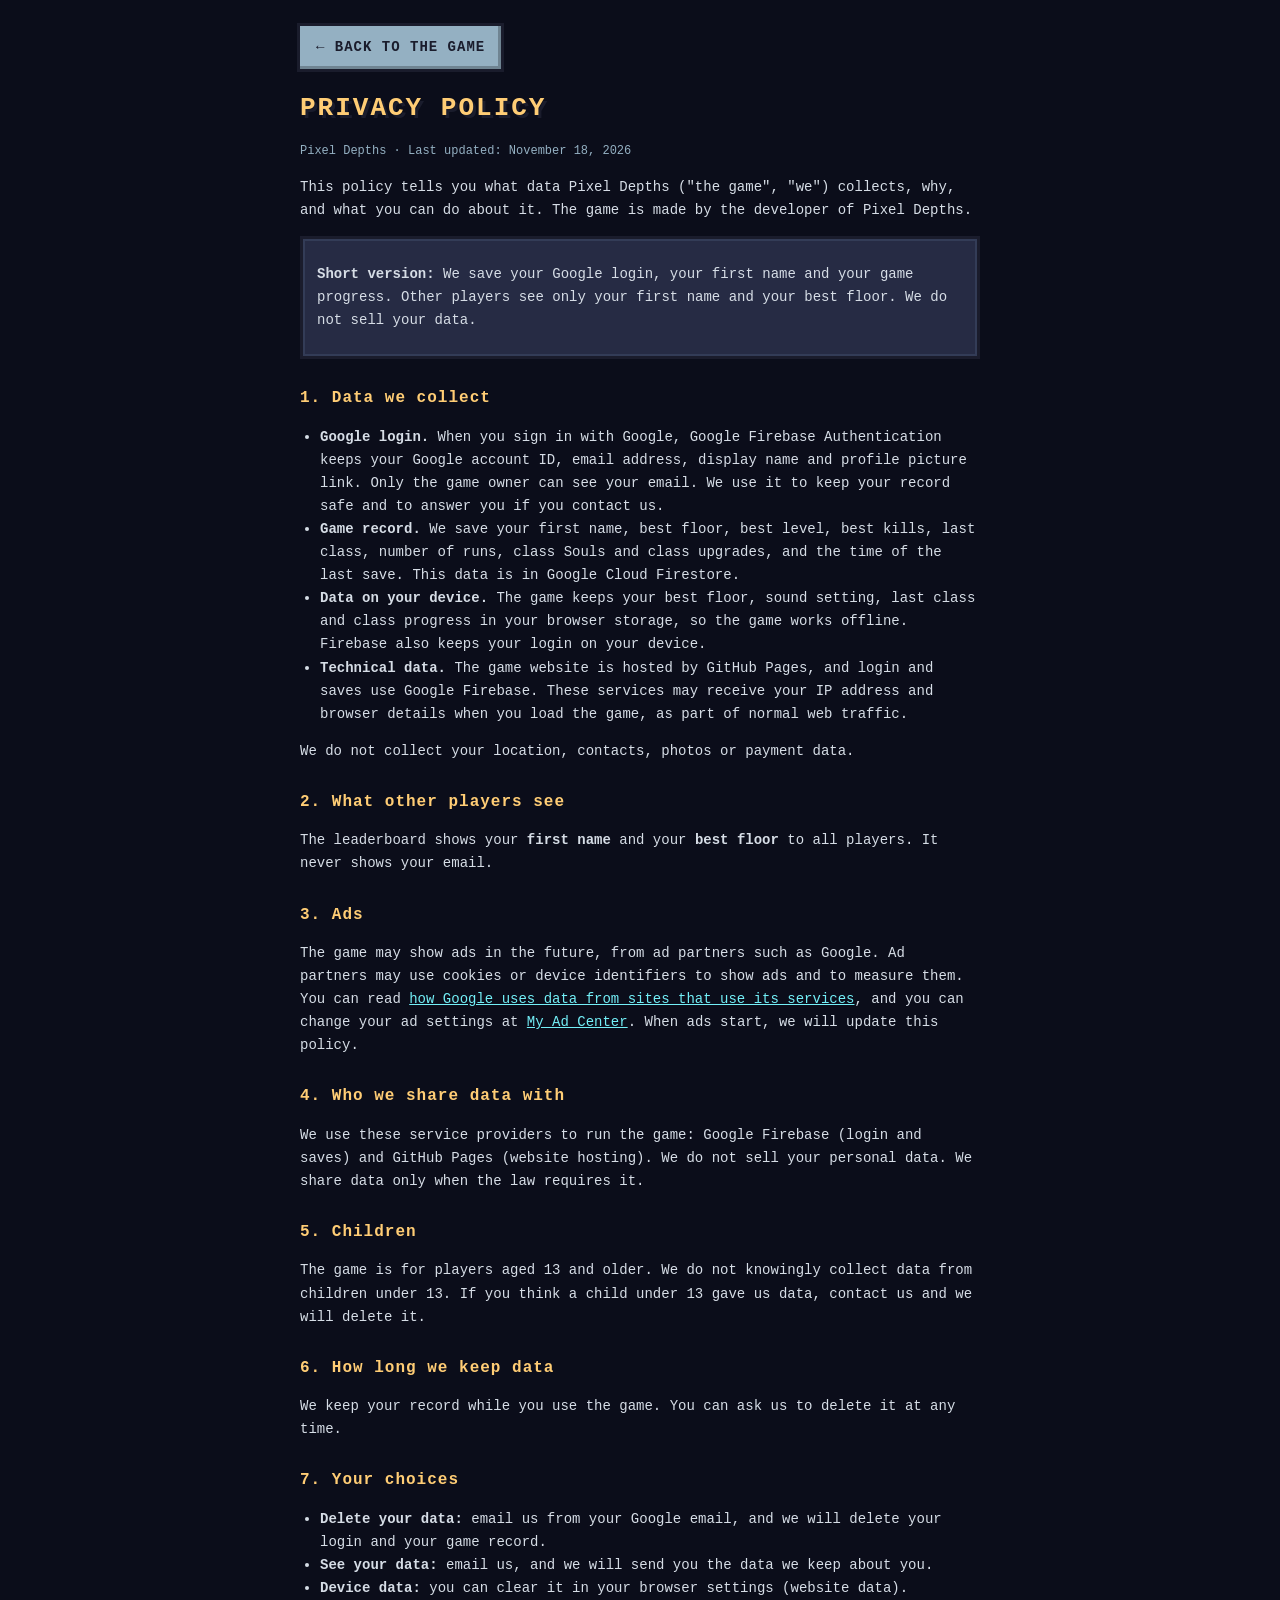
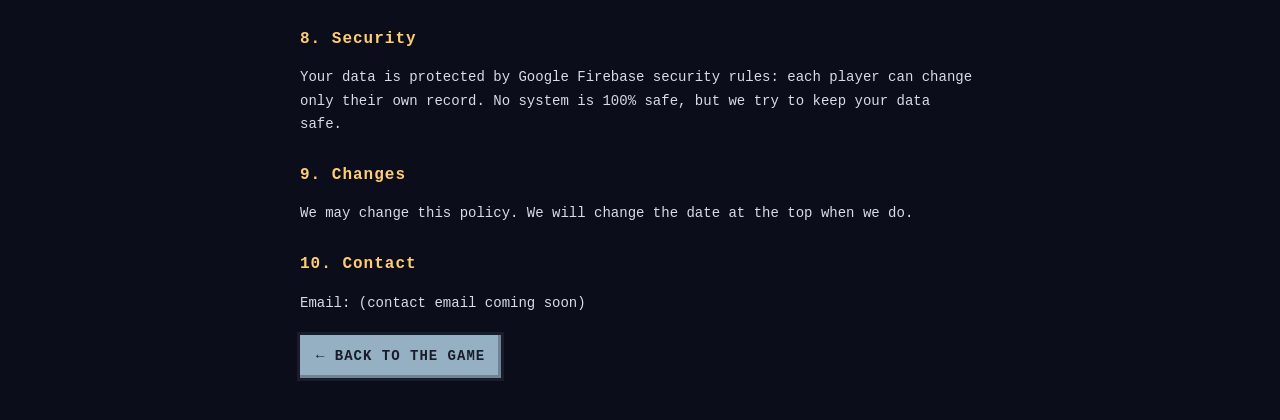
==== privacy.html @ 2fe41233 "Add privacy policy page, linked from the title and login screens Co-Authored-By: Claude Opus 5.5 <no" ====
<!doctype html>
<html lang="en">
<head>
  <meta charset="utf-8">
  <meta name="viewport" content="width=device-width, initial-scale=1, viewport-fit=cover">
  <meta name="theme-color" content="#14182e">
  <title>Privacy Policy - Pixel Depths</title>
  <link rel="icon" type="image/png" href="icons/icon-192.png">
  <style>
    :root { --bg: #14182e; --ink: #f4f4f4; --dim: #94b0c2; --gold: #ffcd75; --edge: #333c57; --dark: #1a1c2c; }
    * { box-sizing: border-box; }
    html, body { margin: 0; background: #0b0d1a; color: var(--ink); }
    body {
      font-family: ui-monospace, "SFMono-Regular", Menlo, Consolas, "Courier New", monospace;
      font-size: 14px;
      line-height: 1.65;
      padding: calc(20px + env(safe-area-inset-top)) 16px calc(32px + env(safe-area-inset-bottom));
    }
    main { max-width: 680px; margin: 0 auto; }
    h1 { color: var(--gold); font-size: 26px; letter-spacing: 2px; margin: 8px 0 4px; text-shadow: 3px 3px 0 var(--dark); }
    h2 { color: var(--gold); font-size: 16px; letter-spacing: 1px; margin: 26px 0 6px; }
    p, li { color: #d6dde6; }
    ul { padding-left: 20px; }
    .date { color: var(--dim); font-size: 12px; }
    a { color: #73eff7; }
    .back {
      display: inline-block; margin: 6px 0 10px; padding: 10px 16px;
      font-weight: 800; letter-spacing: 1px; text-decoration: none;
      color: var(--dark); background: #94b0c2; box-shadow: inset -3px -3px 0 rgba(0,0,0,.25), 0 0 0 3px var(--dark);
    }
    .box { background: #262b44; border: 3px solid var(--dark); box-shadow: inset 0 0 0 2px var(--edge); padding: 10px 14px; }
  </style>
</head>
<body>
<main>
  <a class="back" href="./">&larr; BACK TO THE GAME</a>
  <h1>PRIVACY POLICY</h1>
  <p class="date">Pixel Depths &middot; Last updated: November 18, 2026</p>

  <p>This policy tells you what data Pixel Depths ("the game", "we") collects, why, and what you can do about it. The game is made by the developer of Pixel Depths.</p>

  <div class="box">
    <p><b>Short version:</b> We save your Google login, your first name and your game progress. Other players see only your first name and your best floor. We do not sell your data.</p>
  </div>

  <h2>1. Data we collect</h2>
  <ul>
    <li><b>Google login.</b> When you sign in with Google, Google Firebase Authentication keeps your Google account ID, email address, display name and profile picture link. Only the game owner can see your email. We use it to keep your record safe and to answer you if you contact us.</li>
    <li><b>Game record.</b> We save your first name, best floor, best level, best kills, last class, number of runs, class Souls and class upgrades, and the time of the last save. This data is in Google Cloud Firestore.</li>
    <li><b>Data on your device.</b> The game keeps your best floor, sound setting, last class and class progress in your browser storage, so the game works offline. Firebase also keeps your login on your device.</li>
    <li><b>Technical data.</b> The game website is hosted by GitHub Pages, and login and saves use Google Firebase. These services may receive your IP address and browser details when you load the game, as part of normal web traffic.</li>
  </ul>
  <p>We do not collect your location, contacts, photos or payment data.</p>

  <h2>2. What other players see</h2>
  <p>The leaderboard shows your <b>first name</b> and your <b>best floor</b> to all players. It never shows your email.</p>

  <h2>3. Ads</h2>
  <p>The game may show ads in the future, from ad partners such as Google. Ad partners may use cookies or device identifiers to show ads and to measure them. You can read <a href="https://policies.google.com/technologies/partner-sites" target="_blank" rel="noopener">how Google uses data from sites that use its services</a>, and you can change your ad settings at <a href="https://myadcenter.google.com" target="_blank" rel="noopener">My Ad Center</a>. When ads start, we will update this policy.</p>

  <h2>4. Who we share data with</h2>
  <p>We use these service providers to run the game: Google Firebase (login and saves) and GitHub Pages (website hosting). We do not sell your personal data. We share data only when the law requires it.</p>

  <h2>5. Children</h2>
  <p>The game is for players aged 13 and older. We do not knowingly collect data from children under 13. If you think a child under 13 gave us data, contact us and we will delete it.</p>

  <h2>6. How long we keep data</h2>
  <p>We keep your record while you use the game. You can ask us to delete it at any time.</p>

  <h2>7. Your choices</h2>
  <ul>
    <li><b>Delete your data:</b> email us from your Google email, and we will delete your login and your game record.</li>
    <li><b>See your data:</b> email us, and we will send you the data we keep about you.</li>
    <li><b>Device data:</b> you can clear it in your browser settings (website data).</li>
  </ul>

  <h2>8. Security</h2>
  <p>Your data is protected by Google Firebase security rules: each player can change only their own record. No system is 100% safe, but we try to keep your data safe.</p>

  <h2>9. Changes</h2>
  <p>We may change this policy. We will change the date at the top when we do.</p>

  <h2>10. Contact</h2>
  <p>Email: <span id="contact">(contact email coming soon)</span></p>

  <a class="back" href="./">&larr; BACK TO THE GAME</a>
</main>
</body>
</html>
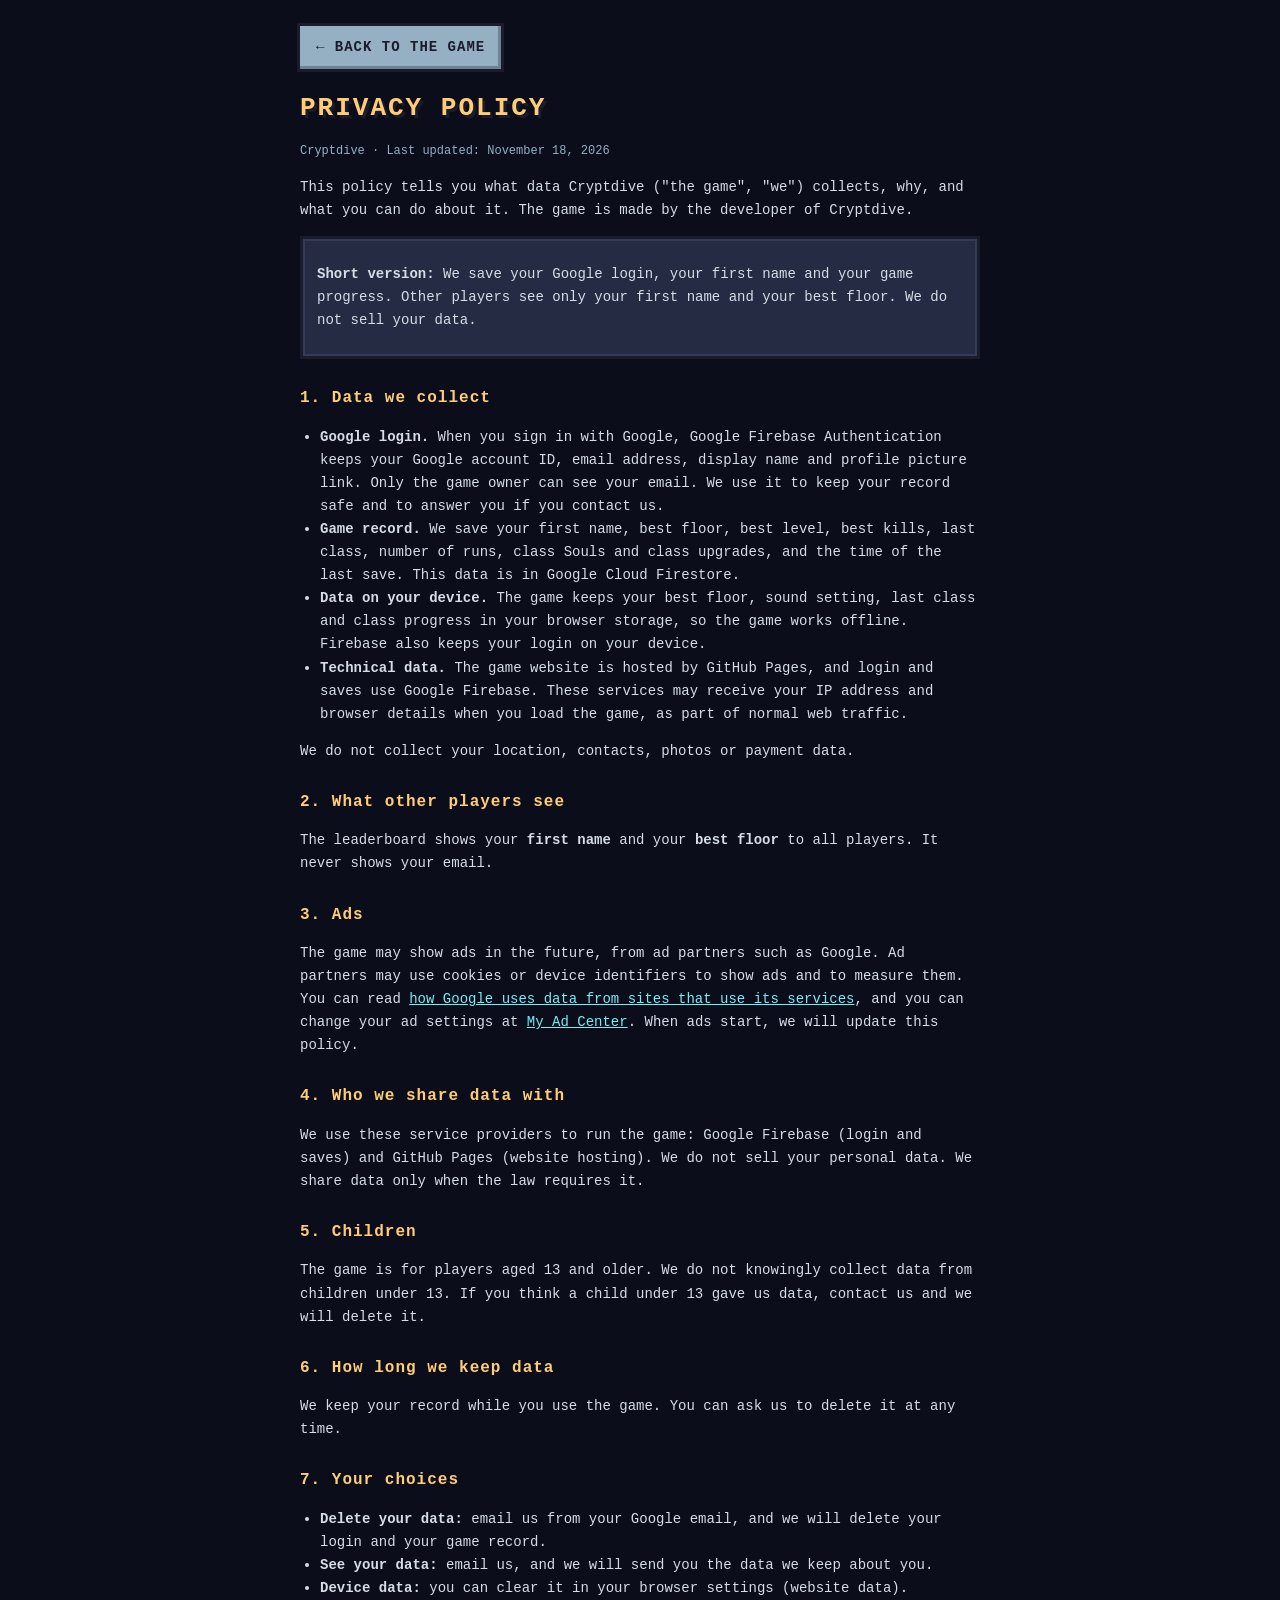
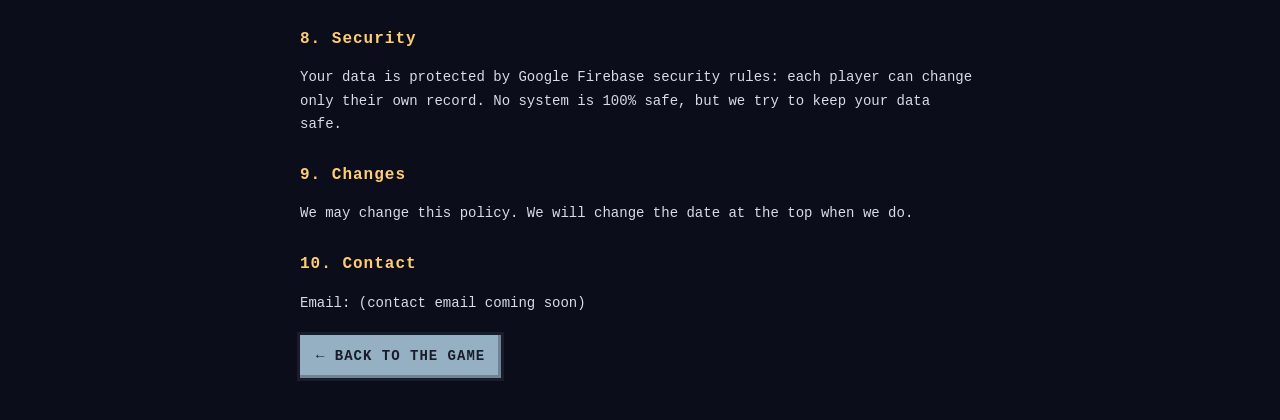
==== commit 1db34ea3: "Rename the game to Cryptdive (title, manifest, privacy page, docs) Co-Authored-By: Claude Opus 5.5 <" ====
--- a/privacy.html
+++ b/privacy.html
@@ -4,7 +4,7 @@
   <meta charset="utf-8">
   <meta name="viewport" content="width=device-width, initial-scale=1, viewport-fit=cover">
   <meta name="theme-color" content="#14182e">
-  <title>Privacy Policy - Pixel Depths</title>
+  <title>Privacy Policy - Cryptdive</title>
   <link rel="icon" type="image/png" href="icons/icon-192.png">
   <style>
     :root { --bg: #14182e; --ink: #f4f4f4; --dim: #94b0c2; --gold: #ffcd75; --edge: #333c57; --dark: #1a1c2c; }
@@ -35,9 +35,9 @@
 <main>
   <a class="back" href="./">&larr; BACK TO THE GAME</a>
   <h1>PRIVACY POLICY</h1>
-  <p class="date">Pixel Depths &middot; Last updated: November 18, 2026</p>
+  <p class="date">Cryptdive &middot; Last updated: November 18, 2026</p>
 
-  <p>This policy tells you what data Pixel Depths ("the game", "we") collects, why, and what you can do about it. The game is made by the developer of Pixel Depths.</p>
+  <p>This policy tells you what data Cryptdive ("the game", "we") collects, why, and what you can do about it. The game is made by the developer of Cryptdive.</p>
 
   <div class="box">
     <p><b>Short version:</b> We save your Google login, your first name and your game progress. Other players see only your first name and your best floor. We do not sell your data.</p>
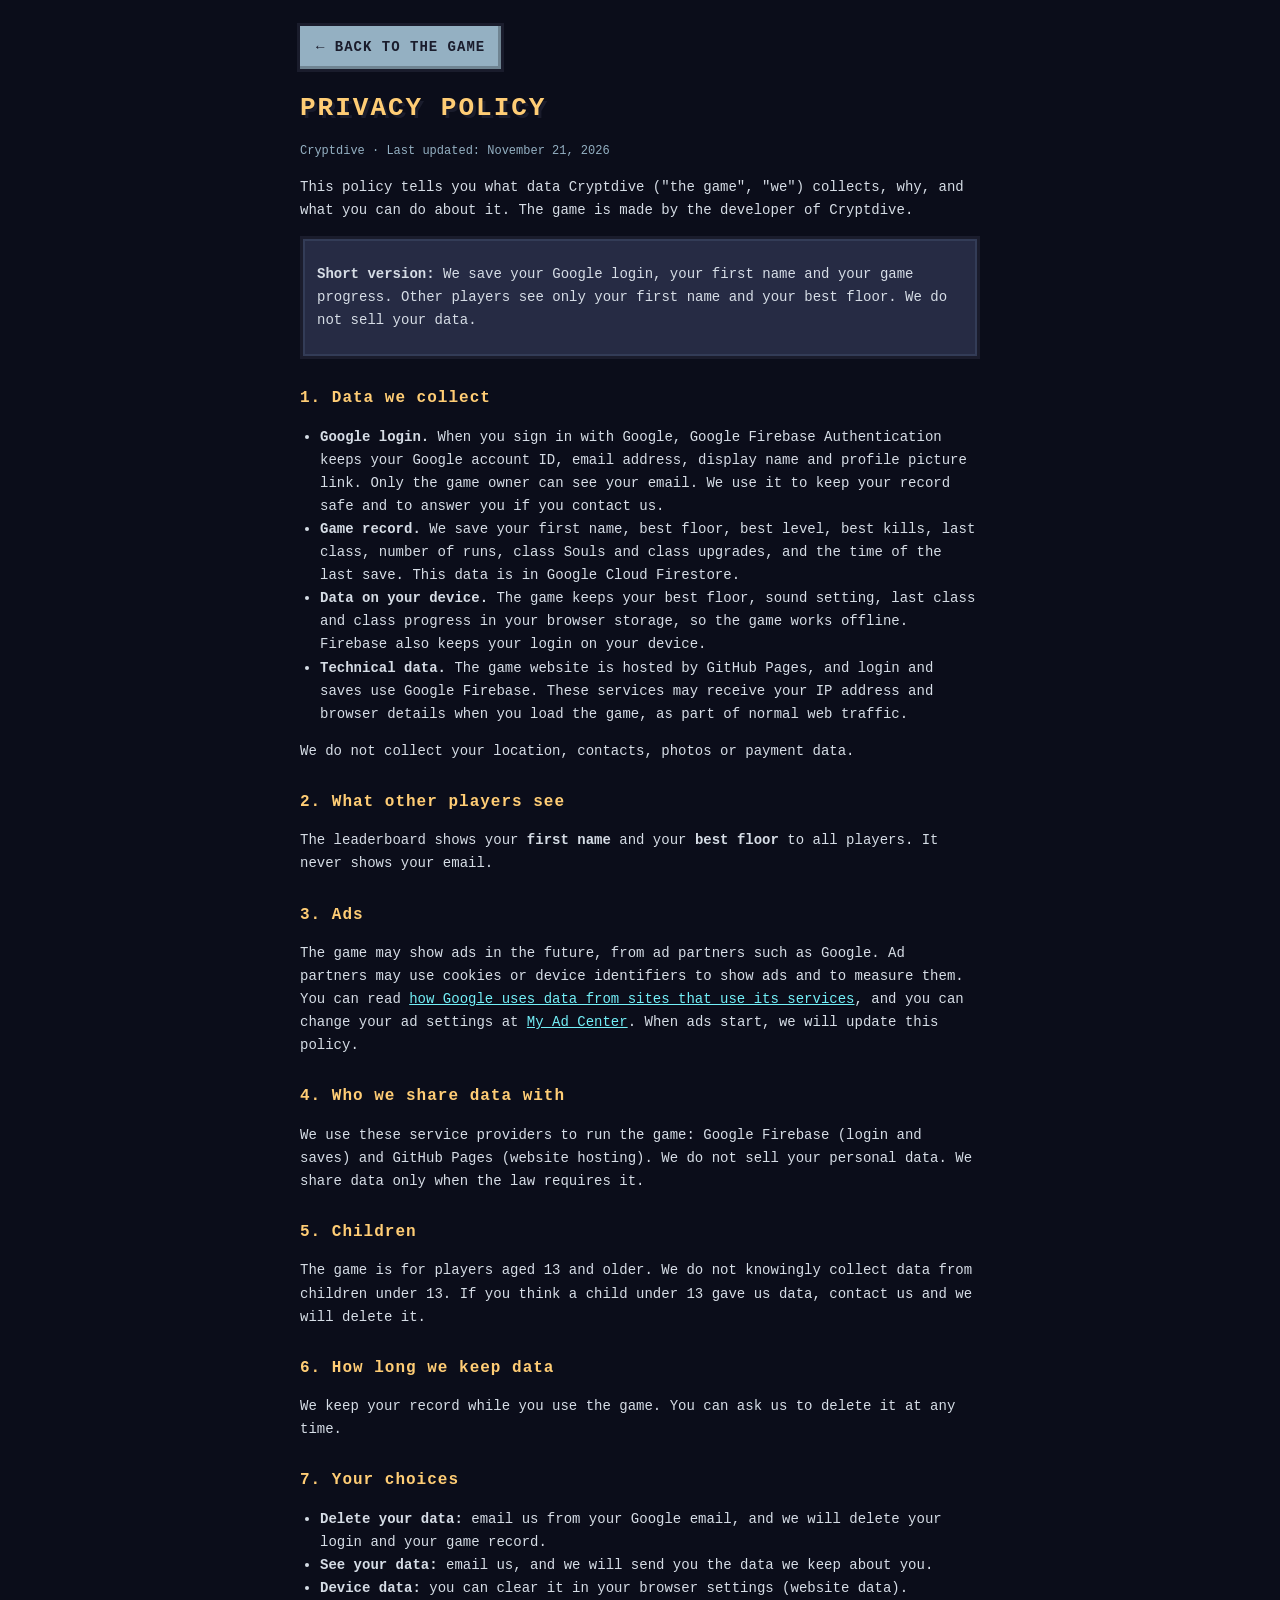
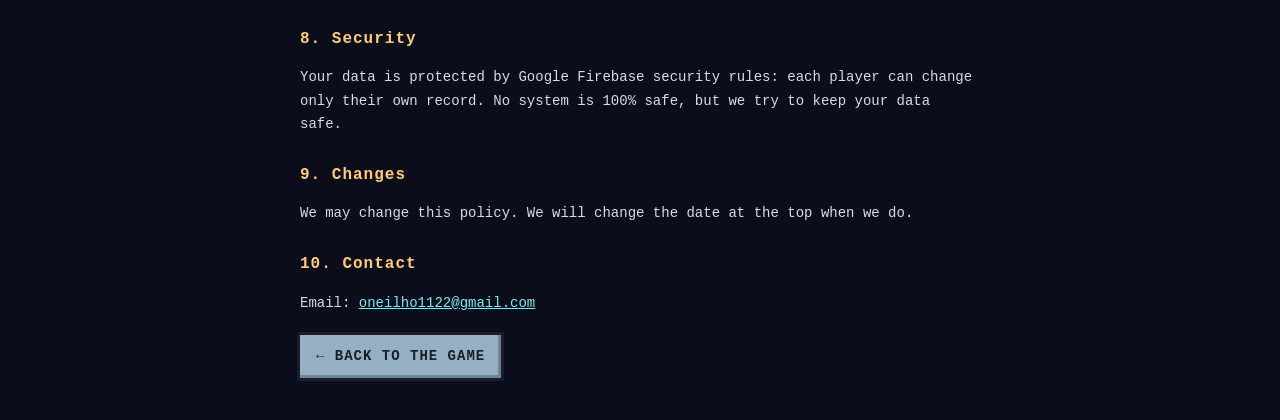
==== commit cde93845: "Privacy policy: add the contact email Co-Authored-By: Claude Opus 5.5 <noreply@anthropic.com> Claude" ====
--- a/privacy.html
+++ b/privacy.html
@@ -35,7 +35,7 @@
 <main>
   <a class="back" href="./">&larr; BACK TO THE GAME</a>
   <h1>PRIVACY POLICY</h1>
-  <p class="date">Cryptdive &middot; Last updated: November 18, 2026</p>
+  <p class="date">Cryptdive &middot; Last updated: November 21, 2026</p>
 
   <p>This policy tells you what data Cryptdive ("the game", "we") collects, why, and what you can do about it. The game is made by the developer of Cryptdive.</p>
 
@@ -81,7 +81,7 @@
   <p>We may change this policy. We will change the date at the top when we do.</p>
 
   <h2>10. Contact</h2>
-  <p>Email: <span id="contact">(contact email coming soon)</span></p>
+  <p>Email: <a id="contact" href="mailto:oneilho1122@gmail.com">oneilho1122@gmail.com</a></p>
 
   <a class="back" href="./">&larr; BACK TO THE GAME</a>
 </main>
